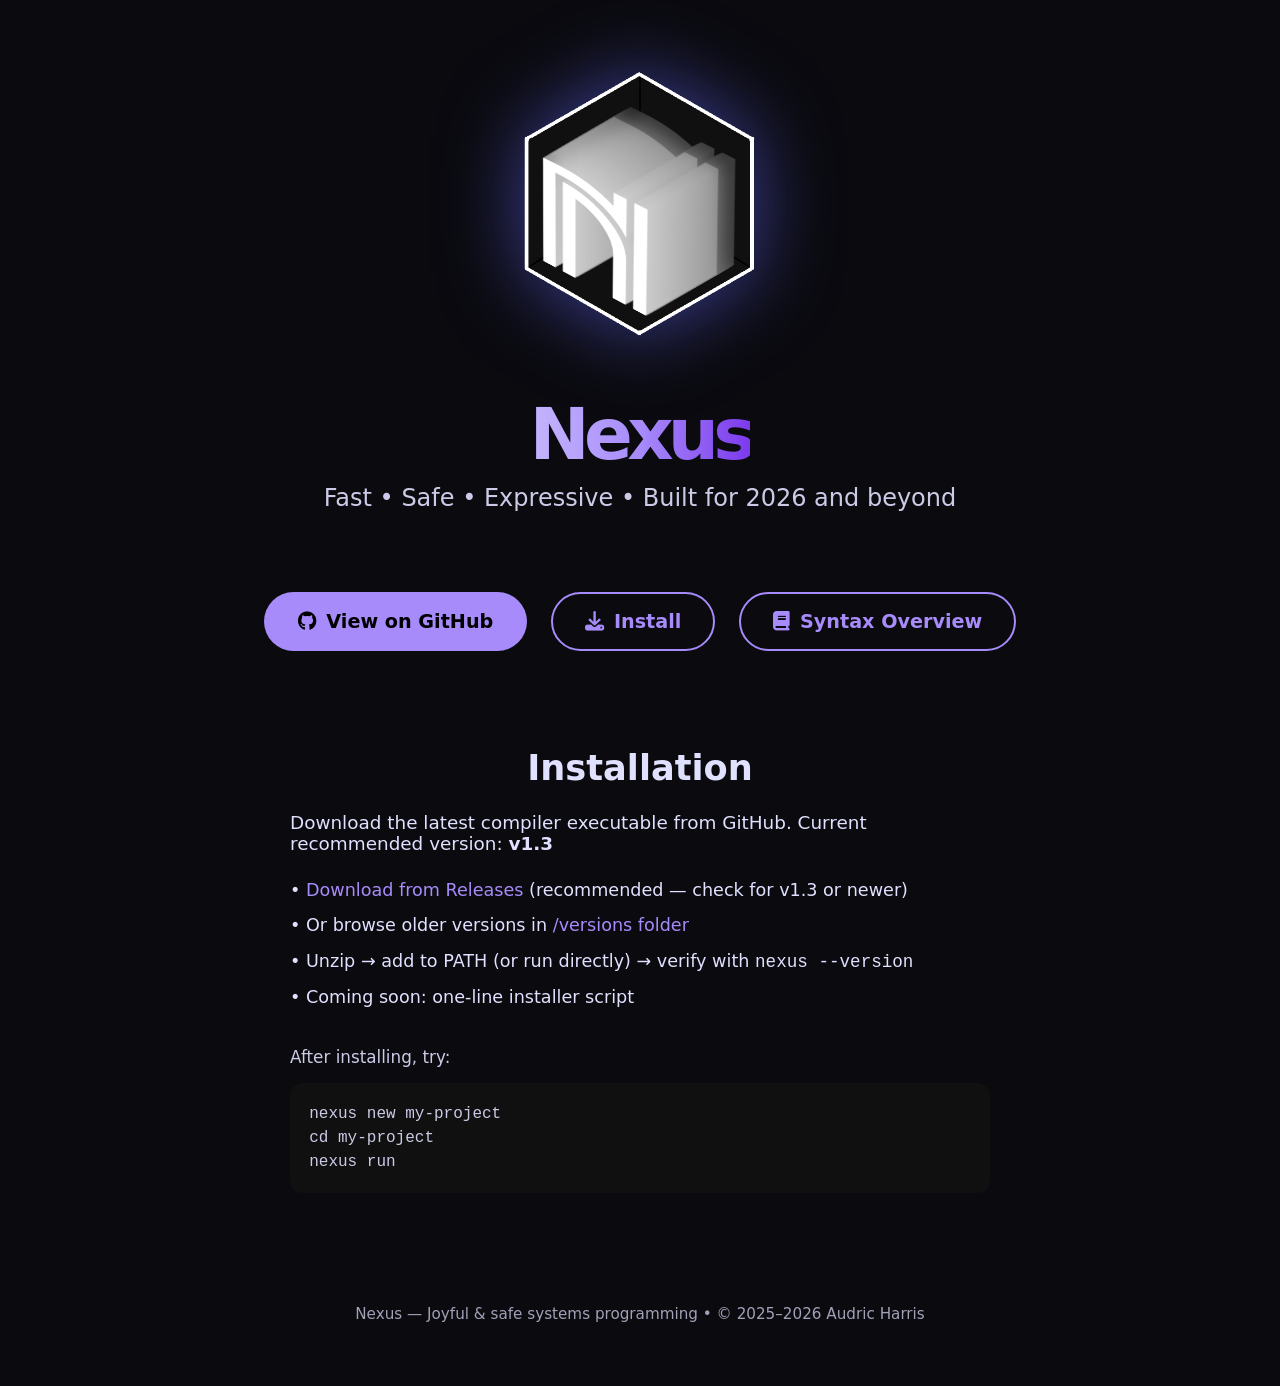
==== index.html @ a3c4f1bb "new logo" ====
<!DOCTYPE html>
<html lang="en">
<head>
  <meta charset="UTF-8" />
  <meta name="viewport" content="width=device-width, initial-scale=1.0"/>
  <title>Nexus — Modern Systems Language</title>
  <link rel="stylesheet" href="css/style.css">
  <link rel="stylesheet" href="https://cdnjs.cloudflare.com/ajax/libs/font-awesome/6.5.0/css/all.min.css" 
        integrity="sha512-SnH5WK+bZxgPHs44uWIX+LLJAJ9/2PkPKZ5QiAj6Ta86w+fsb2TkcmfRyVX3pBnMFcV7oQPJkl9QevSCWr3W6A==" 
        crossorigin="anonymous" referrerpolicy="no-referrer" />
</head>
<body>

  <div class="logo-container">
    <div class="logo-hex">
      <img src="images/nexusicon.png" alt="Nexus Logo — isometric cube with arched N">
    </div>
  </div>

  <h1>Nexus</h1>
  <p class="tagline">Fast • Safe • Expressive • Built for 2026 and beyond</p>

  <div class="buttons">
    <a href="https://github.com/AudricHarris/Nexus-Programming-Language" class="btn btn-primary" target="_blank" rel="noopener">
      <i class="fab fa-github"></i> View on GitHub
    </a>

    <a href="#install" class="btn btn-outline">
      <i class="fas fa-download"></i> Install
    </a>

    <a href="docs/01-syntax-overview.md" class="btn btn-outline">
      <i class="fas fa-book"></i> Syntax Overview
    </a>
  </div>

  <section id="install">
    <h2>Installation</h2>
    <p>Download the latest compiler executable from GitHub. Current recommended version: <strong>v1.3</strong></p>
    
    <ul>
      <li>• <a href="https://github.com/AudricHarris/Nexus-Programming-Language/releases/latest">Download from Releases</a> (recommended — check for v1.3 or newer)</li>
      <li>• Or browse older versions in <a href="https://github.com/AudricHarris/Nexus-Programming-Language/tree/main/versions">/versions folder</a></li>
      <li>• Unzip → add to PATH (or run directly) → verify with <code>nexus --version</code></li>
      <li>• Coming soon: one-line installer script</li>
    </ul>

    <div class="code-example">
      After installing, try:
      <pre><code>nexus new my-project
cd my-project
nexus run</code></pre>
    </div>
  </section>

  <footer>
    <p>Nexus — Joyful & safe systems programming • © 2025–2026 Audric Harris</p>
  </footer>

</body>
</html>
---- css/style.css ----
:root {
  --bg: #0a0a0f;
  --text: #e0e0ff;
  --accent: #a78bfa;
  --accent-dark: #7c3aed;
  --cube: #6366f1;
}

* {
  margin: 0;
  padding: 0;
  box-sizing: border-box;
}

body {
  background: var(--bg);
  color: var(--text);
  font-family: system-ui, -apple-system, BlinkMacSystemFont, sans-serif;
  min-height: 100vh;
  display: flex;
  flex-direction: column;
  align-items: center;
  justify-content: center;
  text-align: center;
  padding: 2rem 1rem;
}

.logo-container {
  position: relative;
  width: 280px;
  height: 280px;
  margin: 2rem 0 3rem;
  perspective: 1000px;
}

.logo-hex {
  width: 100%;
  height: 100%;
  position: absolute;
  top: 0;
  left: 0;
  transform-style: preserve-3d;
  animation: gentle-rotate 24s infinite linear;
}

.logo-hex img {
  width: 100%;
  height: 100%;
  object-fit: contain;
  filter: drop-shadow(0 0 40px rgba(99, 102, 241, 0.6));
}

@keyframes gentle-rotate {
  0%   { transform: rotateY(0deg) rotateX(8deg); }
  100% { transform: rotateY(360deg) rotateX(8deg); }
}

h1 {
  font-size: 4.5rem;
  font-weight: 800;
  letter-spacing: -0.08em;
  background: linear-gradient(90deg, #c4b5fd, #a78bfa, #7c3aed);
  -webkit-background-clip: text;
  background-clip: text;
  color: transparent;
  margin-bottom: 0.5rem;
}

.tagline {
  font-size: 1.5rem;
  opacity: 0.9;
  margin-bottom: 3rem;
}

.buttons {
  display: flex;
  flex-wrap: wrap;
  gap: 1.5rem;
  justify-content: center;
  margin: 2rem 0;
}

.btn {
  display: inline-flex;
  align-items: center;
  gap: 0.6rem;
  padding: 1rem 2rem;
  font-size: 1.2rem;
  font-weight: 600;
  border-radius: 999px;
  text-decoration: none;
  transition: all 0.3s ease;
  border: 2px solid transparent;
  cursor: pointer;
}

.btn-primary {
  background: var(--accent);
  color: #000;
}

.btn-primary:hover {
  background: var(--accent-dark);
  transform: translateY(-3px);
  box-shadow: 0 12px 30px rgba(124, 58, 237, 0.4);
}

.btn-outline {
  background: transparent;
  border-color: var(--accent);
  color: var(--accent);
}

.btn-outline:hover {
  background: rgba(167, 139, 250, 0.1);
  transform: translateY(-3px);
}

#install {
  max-width: 700px;
  margin: 4rem auto 2rem;
  text-align: left;
}

#install h2 {
  text-align: center;
  margin-bottom: 1.5rem;
  font-size: 2.2rem;
}

#install p {
  font-size: 1.15rem;
  margin-bottom: 1.2rem;
}

#install ul {
  list-style: none;
  padding-left: 0;
  font-size: 1.1rem;
  line-height: 2;
}

#install a {
  color: var(--accent);
  text-decoration: none;
}

#install a:hover {
  text-decoration: underline;
}

.code-example {
  margin-top: 2rem;
  font-size: 1.05rem;
  opacity: 0.9;
}

.code-example pre {
  background: #111;
  padding: 1.2rem;
  border-radius: 12px;
  margin: 1rem 0;
  overflow-x: auto;
  font-family: 'Consolas', 'Monaco', monospace;
  font-size: 1rem;
  line-height: 1.5;
}

footer {
  margin-top: auto;
  padding: 4rem 0 2rem;
  font-size: 0.95rem;
  opacity: 0.7;
  text-align: center;
}

/* Responsive adjustments */
@media (max-width: 640px) {
  h1 {
    font-size: 3.5rem;
  }
  .logo-container {
    width: 220px;
    height: 220px;
  }
  .tagline {
    font-size: 1.3rem;
  }
  .buttons {
    flex-direction: column;
    gap: 1rem;
  }
}
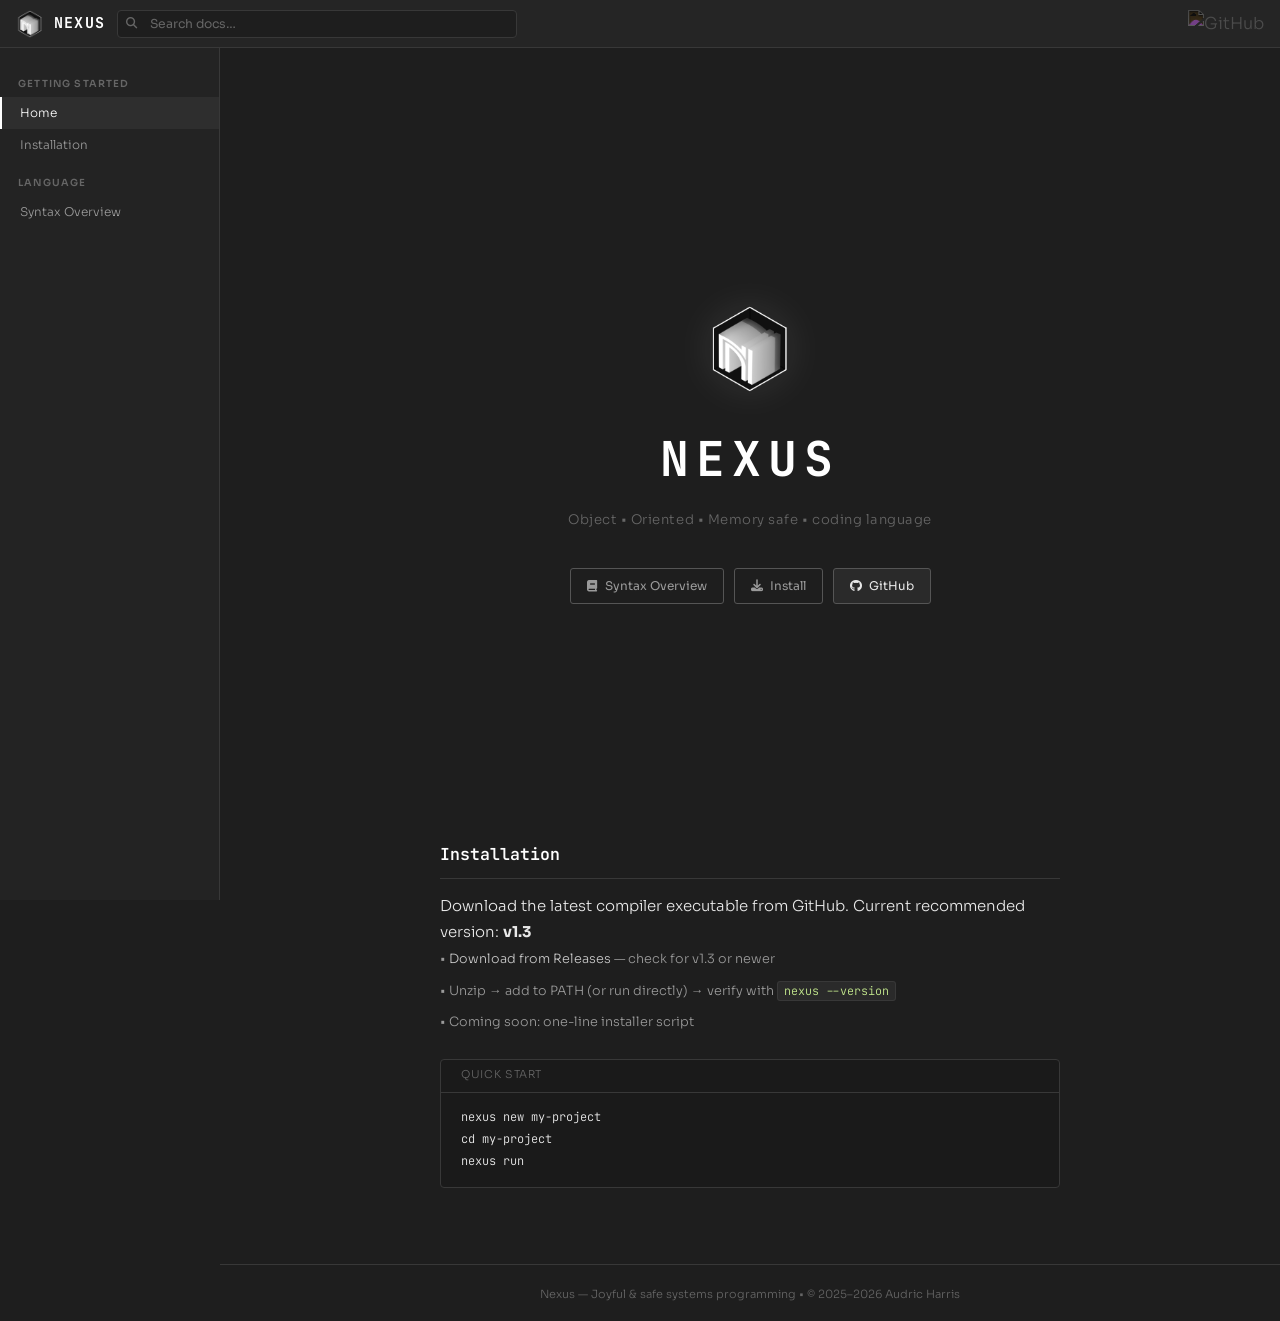
==== commit e3e90d11: "documentation" ====
--- a/index.html
+++ b/index.html
@@ -5,57 +5,100 @@
   <meta name="viewport" content="width=device-width, initial-scale=1.0"/>
   <title>Nexus — Modern Systems Language</title>
   <link rel="stylesheet" href="css/style.css">
-  <link rel="stylesheet" href="https://cdnjs.cloudflare.com/ajax/libs/font-awesome/6.5.0/css/all.min.css" 
-        integrity="sha512-SnH5WK+bZxgPHs44uWIX+LLJAJ9/2PkPKZ5QiAj6Ta86w+fsb2TkcmfRyVX3pBnMFcV7oQPJkl9QevSCWr3W6A==" 
+  <link rel="stylesheet" href="https://cdnjs.cloudflare.com/ajax/libs/font-awesome/6.5.0/css/all.min.css"
+        integrity="sha512-SnH5WK+bZxgPHs44uWIX+LLJAJ9/2PkPKZ5QiAj6Ta86w+fsb2TkcmfRyVX3pBnMFcV7oQPJkl9QevSCWr3W6A=="
         crossorigin="anonymous" referrerpolicy="no-referrer" />
 </head>
 <body>
 
-  <div class="logo-container">
-    <div class="logo-hex">
-      <img src="images/nexusicon.png" alt="Nexus Logo — isometric cube with arched N">
+  <!-- TOP BAR -->
+  <header class="topbar">
+    <a href="index.html" class="topbar-logo">
+      <img src="images/nexusicon.png" alt="Nexus">
+      <span>NEXUS</span>
+    </a>
+
+    <!-- Search -->
+    <div class="topbar-search" id="searchBox">
+      <i class="fas fa-search search-icon"></i>
+      <input type="text" id="searchInput" placeholder="Search docs…" autocomplete="off" />
+      <div class="search-results" id="searchResults"></div>
     </div>
+
+    <a href="https://github.com/AudricHarris/Nexus-Programming-Language" class="topbar-github" target="_blank" rel="noopener">
+      <img src="images/githubicon.png" alt="GitHub" style="width:20px;height:20px;object-fit:contain;vertical-align:middle;filter:invert(1) opacity(0.6);transition:opacity .2s" onmouseover="this.style.opacity=1" onmouseout="this.style.opacity=0.6">
+    </a>
+  </header>
+
+  <div class="layout">
+    <!-- SIDEBAR -->
+    <nav class="sidebar">
+      <div class="sidebar-section">
+        <div class="sidebar-label">Getting Started</div>
+        <a href="index.html" class="sidebar-link active">Home</a>
+        <a href="index.html#install" class="sidebar-link">Installation</a>
+      </div>
+      <div class="sidebar-section">
+        <div class="sidebar-label">Language</div>
+        <a href="docs/01-syntax-overview.html" class="sidebar-link">Syntax Overview</a>
+          <!--<a href="docs/types.html" class="sidebar-link">Types</a>
+        <a href="docs/generics.html" class="sidebar-link">Generics</a>
+        <a href="docs/pattern-matching.html" class="sidebar-link">Pattern Matching</a>
+        <a href="docs/memory.html" class="sidebar-link">Memory & Ownership</a>
+        <a href="docs/classes.html" class="sidebar-link">Classes</a>
+        <a href="docs/functions.html" class="sidebar-link">Functions</a>
+        <a href="docs/io.html" class="sidebar-link">I/O & Printing</a>-->
+      </div>
+        <!--<div class="sidebar-section">
+        <div class="sidebar-label">Standard Library</div>
+        <a href="docs/stdlib-collections.html" class="sidebar-link">Collections</a>
+        <a href="docs/stdlib-options.html" class="sidebar-link">Options&lt;T&gt;</a>
+      </div>-->
+    </nav>
+
+    <!-- CONTENT -->
+    <main class="content">
+      <!-- Hero -->
+      <section class="hero">
+        <img src="images/nexusicon.png" alt="Nexus Logo" class="hero-logo">
+        <h1>NEXUS</h1>
+        <p class="tagline">Object &bull; Oriented &bull; Memory safe &bull; coding language</p>
+        <div class="hero-buttons">
+          <a href="docs/01-syntax-overview.html" class="btn btn-outline">
+            <i class="fas fa-book"></i> Syntax Overview
+          </a>
+          <a href="#install" class="btn btn-outline">
+            <i class="fas fa-download"></i> Install
+          </a>
+          <a href="https://github.com/AudricHarris/Nexus-Programming-Language" class="btn btn-primary" target="_blank" rel="noopener">
+            <i class="fab fa-github"></i> GitHub
+          </a>
+        </div>
+      </section>
+
+      <!-- Install -->
+      <section id="install">
+        <h2>Installation</h2>
+        <p>Download the latest compiler executable from GitHub. Current recommended version: <strong>v1.3</strong></p>
+        <ul>
+          <li>• <a href="https://github.com/AudricHarris/Nexus-Programming-Language/releases/latest">Download from Releases</a> — check for v1.3 or newer</li>
+          <li>• Unzip → add to PATH (or run directly) → verify with <code>nexus --version</code></li>
+          <li>• Coming soon: one-line installer script</li>
+        </ul>
+        <div class="code-example">
+          <div class="code-example-label">Quick start</div>
+          <pre><code>nexus new my-project
+cd my-project
+nexus run</code></pre>
+        </div>
+      </section>
+
+      <footer>
+        <p>Nexus — Joyful &amp; safe systems programming &bull; &copy; 2025–2026 Audric Harris</p>
+      </footer>
+    </main>
   </div>
 
-  <h1>Nexus</h1>
-  <p class="tagline">Fast • Safe • Expressive • Built for 2026 and beyond</p>
-
-  <div class="buttons">
-    <a href="https://github.com/AudricHarris/Nexus-Programming-Language" class="btn btn-primary" target="_blank" rel="noopener">
-      <i class="fab fa-github"></i> View on GitHub
-    </a>
-
-    <a href="#install" class="btn btn-outline">
-      <i class="fas fa-download"></i> Install
-    </a>
-
-    <a href="docs/01-syntax-overview.md" class="btn btn-outline">
-      <i class="fas fa-book"></i> Syntax Overview
-    </a>
-  </div>
-
-  <section id="install">
-    <h2>Installation</h2>
-    <p>Download the latest compiler executable from GitHub. Current recommended version: <strong>v1.3</strong></p>
-    
-    <ul>
-      <li>• <a href="https://github.com/AudricHarris/Nexus-Programming-Language/releases/latest">Download from Releases</a> (recommended — check for v1.3 or newer)</li>
-      <li>• Or browse older versions in <a href="https://github.com/AudricHarris/Nexus-Programming-Language/tree/main/versions">/versions folder</a></li>
-      <li>• Unzip → add to PATH (or run directly) → verify with <code>nexus --version</code></li>
-      <li>• Coming soon: one-line installer script</li>
-    </ul>
-
-    <div class="code-example">
-      After installing, try:
-      <pre><code>nexus new my-project
-cd my-project
-nexus run</code></pre>
-    </div>
-  </section>
-
-  <footer>
-    <p>Nexus — Joyful & safe systems programming • © 2025–2026 Audric Harris</p>
-  </footer>
-
+  <script src="js/search.js"></script>
 </body>
 </html>
--- a/css/style.css
+++ b/css/style.css
@@ -1,193 +1,546 @@
+@import url('https://fonts.googleapis.com/css2?family=JetBrains+Mono:wght@400;600;700&family=Sora:wght@300;400;600;700&display=swap');
+
 :root {
-  --bg: #0a0a0f;
-  --text: #e0e0ff;
-  --accent: #a78bfa;
-  --accent-dark: #7c3aed;
-  --cube: #6366f1;
-}
-
-* {
-  margin: 0;
-  padding: 0;
-  box-sizing: border-box;
-}
+  --bg-deep:       #1e1e1e;
+  --bg-panel:      #252525;
+  --bg-sidebar:    #232323;
+  --bg-card:       #2a2a2a;
+  --border:        #383838;
+  --accent:        #c8c8c8;
+  --accent-bright: #ffffff;
+  --text-primary:  #e8e8e8;
+  --text-secondary:#9a9a9a;
+  --text-muted:    #666666;
+  --btn-border:    #555555;
+  --sidebar-w:     220px;
+  --topbar-h:      48px;
+  --keyword:       #c792ea;
+  --type:          #82aaff;
+  --string:        #c3e88d;
+  --comment:       #546e7a;
+  --number:        #f78c6c;
+  --fn:            #82aaff;
+  --operator:      #89ddff;
+}
+
+*, *::before, *::after { box-sizing: border-box; margin: 0; padding: 0; }
+
+html { font-size: 15px; scroll-behavior: smooth; }
 
 body {
-  background: var(--bg);
-  color: var(--text);
-  font-family: system-ui, -apple-system, BlinkMacSystemFont, sans-serif;
+  background: var(--bg-deep);
+  color: var(--text-primary);
+  font-family: 'Sora', sans-serif;
+  font-weight: 300;
+  line-height: 1.7;
   min-height: 100vh;
+  display: flex;
+  flex-direction: column;
+}
+
+/* ── TOP BAR ─────────────────────────── */
+.topbar {
+  position: fixed;
+  top: 0; left: 0; right: 0;
+  height: var(--topbar-h);
+  background: var(--bg-panel);
+  border-bottom: 1px solid var(--border);
+  display: flex;
+  align-items: center;
+  padding: 0 16px;
+  gap: 12px;
+  z-index: 200;
+}
+
+.topbar-logo {
+  display: flex;
+  align-items: center;
+  gap: 10px;
+  text-decoration: none;
+  color: var(--text-primary);
+  flex-shrink: 0;
+}
+
+.topbar-logo img {
+  width: 28px;
+  height: 28px;
+  object-fit: contain;
+}
+
+.topbar-logo span {
+  font-family: 'JetBrains Mono', monospace;
+  font-weight: 700;
+  font-size: 1rem;
+  letter-spacing: 0.08em;
+  color: var(--accent-bright);
+}
+
+.topbar-search {
+  flex: 1;
+  max-width: 400px;
+  position: relative;
+}
+
+.topbar-search input {
+  width: 100%;
+  background: var(--bg-deep);
+  border: 1px solid var(--border);
+  border-radius: 4px;
+  padding: 5px 10px 5px 32px;
+  color: var(--text-primary);
+  font-family: 'Sora', sans-serif;
+  font-size: 0.82rem;
+  outline: none;
+  transition: border-color 0.2s;
+}
+
+.topbar-search input:focus { border-color: var(--accent); }
+.topbar-search input::placeholder { color: var(--text-muted); }
+
+.topbar-search .search-icon {
+  position: absolute;
+  left: 9px;
+  top: 50%;
+  transform: translateY(-50%);
+  color: var(--text-muted);
+  font-size: 0.75rem;
+  pointer-events: none;
+}
+
+/* Search Results Dropdown */
+.search-results {
+  position: absolute;
+  top: calc(100% + 6px);
+  left: 0;
+  right: 0;
+  background: var(--bg-card);
+  border: 1px solid var(--border);
+  border-radius: 4px;
+  max-height: 320px;
+  overflow-y: auto;
+  z-index: 300;
+  display: none;
+}
+
+.search-results.active { display: block; }
+
+.search-result-item {
+  padding: 10px 14px;
+  cursor: pointer;
+  border-bottom: 1px solid var(--border);
+  transition: background 0.15s;
+}
+
+.search-result-item:last-child { border-bottom: none; }
+.search-result-item:hover { background: var(--bg-panel); }
+
+.search-result-item .result-title {
+  font-size: 0.82rem;
+  font-weight: 600;
+  color: var(--text-primary);
+}
+
+.search-result-item .result-page {
+  font-size: 0.72rem;
+  color: var(--text-muted);
+  margin-top: 2px;
+}
+
+.search-result-item .result-excerpt {
+  font-size: 0.75rem;
+  color: var(--text-secondary);
+  margin-top: 4px;
+  line-height: 1.4;
+}
+
+.search-result-item mark {
+  background: rgba(200,200,200,0.25);
+  color: var(--accent-bright);
+  border-radius: 2px;
+  padding: 0 2px;
+}
+
+.search-no-results {
+  padding: 14px;
+  text-align: center;
+  color: var(--text-muted);
+  font-size: 0.82rem;
+}
+
+.topbar-github {
+  margin-left: auto;
+  color: var(--text-secondary);
+  font-size: 1.1rem;
+  text-decoration: none;
+  transition: color 0.2s;
+}
+
+.topbar-github:hover { color: var(--accent-bright); }
+
+/* ── LAYOUT ──────────────────────────── */
+.layout {
+  display: flex;
+  padding-top: var(--topbar-h);
+  min-height: 100vh;
+}
+
+/* ── SIDEBAR ─────────────────────────── */
+.sidebar {
+  width: var(--sidebar-w);
+  background: var(--bg-sidebar);
+  border-right: 1px solid var(--border);
+  position: fixed;
+  top: var(--topbar-h);
+  bottom: 0;
+  left: 0;
+  overflow-y: auto;
+  padding: 20px 0;
+  z-index: 100;
+}
+
+.sidebar-section {
+  margin-bottom: 6px;
+}
+
+.sidebar-label {
+  font-size: 0.65rem;
+  font-weight: 600;
+  letter-spacing: 0.12em;
+  text-transform: uppercase;
+  color: var(--text-muted);
+  padding: 8px 18px 4px;
+}
+
+.sidebar-link {
+  display: block;
+  padding: 6px 18px;
+  font-size: 0.8rem;
+  color: var(--text-secondary);
+  text-decoration: none;
+  border-left: 2px solid transparent;
+  transition: color 0.15s, border-color 0.15s, background 0.15s;
+  white-space: nowrap;
+  overflow: hidden;
+  text-overflow: ellipsis;
+}
+
+.sidebar-link:hover {
+  color: var(--text-primary);
+  background: rgba(255,255,255,0.04);
+}
+
+.sidebar-link.active {
+  color: var(--accent-bright);
+  border-left-color: var(--accent-bright);
+  background: rgba(255,255,255,0.05);
+}
+
+/* ── CONTENT ─────────────────────────── */
+.content {
+  margin-left: var(--sidebar-w);
+  flex: 1;
+  min-height: calc(100vh - var(--topbar-h));
+}
+
+/* ── HERO (index.html) ───────────────── */
+.hero {
   display: flex;
   flex-direction: column;
   align-items: center;
   justify-content: center;
+  padding: 80px 40px 60px;
   text-align: center;
-  padding: 2rem 1rem;
-}
-
-.logo-container {
-  position: relative;
-  width: 280px;
-  height: 280px;
-  margin: 2rem 0 3rem;
-  perspective: 1000px;
-}
-
-.logo-hex {
-  width: 100%;
-  height: 100%;
-  position: absolute;
-  top: 0;
-  left: 0;
-  transform-style: preserve-3d;
-  animation: gentle-rotate 24s infinite linear;
-}
-
-.logo-hex img {
-  width: 100%;
-  height: 100%;
+  min-height: calc(100vh - var(--topbar-h) - 60px);
+}
+
+.hero-logo {
+  width: 90px;
+  height: 90px;
   object-fit: contain;
-  filter: drop-shadow(0 0 40px rgba(99, 102, 241, 0.6));
-}
-
-@keyframes gentle-rotate {
-  0%   { transform: rotateY(0deg) rotateX(8deg); }
-  100% { transform: rotateY(360deg) rotateX(8deg); }
-}
-
-h1 {
-  font-size: 4.5rem;
-  font-weight: 800;
-  letter-spacing: -0.08em;
-  background: linear-gradient(90deg, #c4b5fd, #a78bfa, #7c3aed);
-  -webkit-background-clip: text;
-  background-clip: text;
-  color: transparent;
-  margin-bottom: 0.5rem;
-}
-
-.tagline {
-  font-size: 1.5rem;
-  opacity: 0.9;
-  margin-bottom: 3rem;
-}
-
-.buttons {
+  margin-bottom: 24px;
+  filter: drop-shadow(0 0 20px rgba(255,255,255,0.1));
+}
+
+.hero h1 {
+  font-family: 'JetBrains Mono', monospace;
+  font-size: 3.2rem;
+  font-weight: 700;
+  letter-spacing: 0.15em;
+  color: var(--accent-bright);
+  margin-bottom: 10px;
+}
+
+.hero .tagline {
+  font-size: 0.88rem;
+  color: var(--text-muted);
+  letter-spacing: 0.04em;
+  margin-bottom: 36px;
+}
+
+.hero-buttons {
   display: flex;
+  gap: 10px;
   flex-wrap: wrap;
-  gap: 1.5rem;
   justify-content: center;
-  margin: 2rem 0;
-}
-
+}
+
+/* ── BUTTONS ─────────────────────────── */
 .btn {
   display: inline-flex;
   align-items: center;
-  gap: 0.6rem;
-  padding: 1rem 2rem;
-  font-size: 1.2rem;
-  font-weight: 600;
-  border-radius: 999px;
+  gap: 7px;
+  padding: 7px 16px;
+  border-radius: 3px;
+  font-size: 0.8rem;
+  font-family: 'Sora', sans-serif;
+  font-weight: 400;
   text-decoration: none;
-  transition: all 0.3s ease;
-  border: 2px solid transparent;
   cursor: pointer;
+  transition: background 0.2s, color 0.2s, border-color 0.2s;
 }
 
 .btn-primary {
-  background: var(--accent);
-  color: #000;
+  background: var(--bg-card);
+  border: 1px solid var(--btn-border);
+  color: var(--text-primary);
 }
 
 .btn-primary:hover {
-  background: var(--accent-dark);
-  transform: translateY(-3px);
-  box-shadow: 0 12px 30px rgba(124, 58, 237, 0.4);
+  background: #333;
+  border-color: var(--accent);
+  color: var(--accent-bright);
 }
 
 .btn-outline {
   background: transparent;
+  border: 1px solid var(--btn-border);
+  color: var(--text-secondary);
+}
+
+.btn-outline:hover {
   border-color: var(--accent);
-  color: var(--accent);
-}
-
-.btn-outline:hover {
-  background: rgba(167, 139, 250, 0.1);
-  transform: translateY(-3px);
-}
-
+  color: var(--accent-bright);
+}
+
+/* ── DOC PAGE ────────────────────────── */
+.doc-page {
+  max-width: 860px;
+  margin: 0 auto;
+  padding: 50px 48px 80px;
+}
+
+.doc-page h1 {
+  font-family: 'JetBrains Mono', monospace;
+  font-size: 1.8rem;
+  font-weight: 700;
+  color: var(--accent-bright);
+  margin-bottom: 8px;
+  letter-spacing: 0.04em;
+}
+
+.doc-page .page-subtitle {
+  color: var(--text-muted);
+  font-size: 0.85rem;
+  margin-bottom: 40px;
+  padding-bottom: 20px;
+  border-bottom: 1px solid var(--border);
+}
+
+.doc-page h2 {
+  font-family: 'JetBrains Mono', monospace;
+  font-size: 1.05rem;
+  font-weight: 600;
+  color: var(--text-primary);
+  margin: 40px 0 14px;
+  padding-bottom: 6px;
+  border-bottom: 1px solid var(--border);
+  letter-spacing: 0.03em;
+}
+
+.doc-page h3 {
+  font-size: 0.88rem;
+  font-weight: 600;
+  color: var(--text-secondary);
+  margin: 24px 0 10px;
+  text-transform: uppercase;
+  letter-spacing: 0.08em;
+}
+
+.doc-page p {
+  color: var(--text-secondary);
+  font-size: 0.88rem;
+  margin-bottom: 14px;
+  line-height: 1.8;
+}
+
+.doc-page ul, .doc-page ol {
+  padding-left: 20px;
+  margin-bottom: 14px;
+}
+
+.doc-page li {
+  color: var(--text-secondary);
+  font-size: 0.88rem;
+  margin-bottom: 5px;
+  line-height: 1.7;
+}
+
+/* ── INSTALL SECTION ─────────────────── */
 #install {
   max-width: 700px;
-  margin: 4rem auto 2rem;
+  margin: 0 auto;
+  padding: 0 40px 60px;
+}
+
+#install h2 {
+  font-family: 'JetBrains Mono', monospace;
+  font-size: 1.1rem;
+  font-weight: 600;
+  color: var(--accent-bright);
+  margin-bottom: 14px;
+  padding-bottom: 10px;
+  border-bottom: 1px solid var(--border);
+}
+
+#install ul { list-style: none; padding: 0; margin-bottom: 20px; }
+#install ul li {
+  color: var(--text-secondary);
+  font-size: 0.85rem;
+  padding: 5px 0;
+  line-height: 1.7;
+}
+#install ul li a { color: var(--accent); text-decoration: none; }
+#install ul li a:hover { color: var(--accent-bright); }
+
+/* ── CODE BLOCKS ─────────────────────── */
+pre, .code-example pre {
+  background: #1a1a1a;
+  border: 1px solid var(--border);
+  border-radius: 4px;
+  padding: 16px 20px;
+  overflow-x: auto;
+  margin: 16px 0;
+  position: relative;
+}
+
+code {
+  font-family: 'JetBrains Mono', monospace;
+  font-size: 0.8rem;
+  line-height: 1.7;
+  color: var(--text-primary);
+}
+
+p code, li code {
+  background: var(--bg-card);
+  border: 1px solid var(--border);
+  border-radius: 3px;
+  padding: 1px 6px;
+  font-size: 0.78rem;
+  color: #c3e88d;
+}
+
+/* Syntax highlighting classes */
+.kw  { color: var(--keyword); }
+.ty  { color: var(--type); }
+.st  { color: var(--string); }
+.cm  { color: var(--comment); font-style: italic; }
+.nm  { color: var(--number); }
+.fn  { color: var(--fn); }
+.op  { color: var(--operator); }
+.pu  { color: #89ddff; }
+
+/* code-example box */
+.code-example {
+  background: #1a1a1a;
+  border: 1px solid var(--border);
+  border-radius: 4px;
+  padding: 6px 0 0;
+  margin: 16px 0;
+  font-size: 0.78rem;
+  color: var(--text-muted);
+  overflow: hidden;
+}
+
+.code-example-label {
+  padding: 0 20px 8px;
+  font-size: 0.72rem;
+  color: var(--text-muted);
+  letter-spacing: 0.06em;
+  text-transform: uppercase;
+}
+
+.code-example pre {
+  background: transparent;
+  border: none;
+  border-top: 1px solid var(--border);
+  border-radius: 0;
+  margin: 0;
+  padding: 14px 20px;
+}
+
+/* ── TABLE ───────────────────────────── */
+.doc-table {
+  width: 100%;
+  border-collapse: collapse;
+  margin: 16px 0;
+  font-size: 0.82rem;
+}
+
+.doc-table th {
+  background: var(--bg-card);
+  padding: 9px 14px;
   text-align: left;
-}
-
-#install h2 {
+  font-weight: 600;
+  color: var(--text-secondary);
+  border: 1px solid var(--border);
+  font-size: 0.75rem;
+  text-transform: uppercase;
+  letter-spacing: 0.06em;
+}
+
+.doc-table td {
+  padding: 8px 14px;
+  border: 1px solid var(--border);
+  color: var(--text-secondary);
+  line-height: 1.5;
+}
+
+.doc-table tr:hover td { background: rgba(255,255,255,0.02); }
+
+/* ── CALLOUT ─────────────────────────── */
+.callout {
+  border-left: 3px solid var(--btn-border);
+  background: var(--bg-card);
+  padding: 12px 16px;
+  border-radius: 0 4px 4px 0;
+  margin: 16px 0;
+  font-size: 0.84rem;
+  color: var(--text-secondary);
+}
+
+.callout.note   { border-left-color: var(--type); }
+.callout.warn   { border-left-color: #f78c6c; }
+.callout strong { color: var(--text-primary); }
+
+/* ── FOOTER ──────────────────────────── */
+footer {
   text-align: center;
-  margin-bottom: 1.5rem;
-  font-size: 2.2rem;
-}
-
-#install p {
-  font-size: 1.15rem;
-  margin-bottom: 1.2rem;
-}
-
-#install ul {
-  list-style: none;
-  padding-left: 0;
-  font-size: 1.1rem;
-  line-height: 2;
-}
-
-#install a {
-  color: var(--accent);
-  text-decoration: none;
-}
-
-#install a:hover {
-  text-decoration: underline;
-}
-
-.code-example {
-  margin-top: 2rem;
-  font-size: 1.05rem;
-  opacity: 0.9;
-}
-
-.code-example pre {
-  background: #111;
-  padding: 1.2rem;
-  border-radius: 12px;
-  margin: 1rem 0;
-  overflow-x: auto;
-  font-family: 'Consolas', 'Monaco', monospace;
-  font-size: 1rem;
-  line-height: 1.5;
-}
-
-footer {
-  margin-top: auto;
-  padding: 4rem 0 2rem;
-  font-size: 0.95rem;
-  opacity: 0.7;
-  text-align: center;
-}
-
-/* Responsive adjustments */
-@media (max-width: 640px) {
-  h1 {
-    font-size: 3.5rem;
-  }
-  .logo-container {
-    width: 220px;
-    height: 220px;
-  }
-  .tagline {
-    font-size: 1.3rem;
-  }
-  .buttons {
-    flex-direction: column;
-    gap: 1rem;
-  }
-}
+  padding: 20px;
+  color: var(--text-muted);
+  font-size: 0.75rem;
+  border-top: 1px solid var(--border);
+}
+
+/* ── SCROLLBAR ───────────────────────── */
+::-webkit-scrollbar { width: 6px; height: 6px; }
+::-webkit-scrollbar-track { background: transparent; }
+::-webkit-scrollbar-thumb { background: var(--border); border-radius: 3px; }
+::-webkit-scrollbar-thumb:hover { background: #555; }
+
+/* ── RESPONSIVE ──────────────────────── */
+@media (max-width: 700px) {
+  .sidebar { display: none; }
+  .content { margin-left: 0; }
+  .doc-page { padding: 30px 20px 60px; }
+  .hero h1 { font-size: 2rem; }
+}
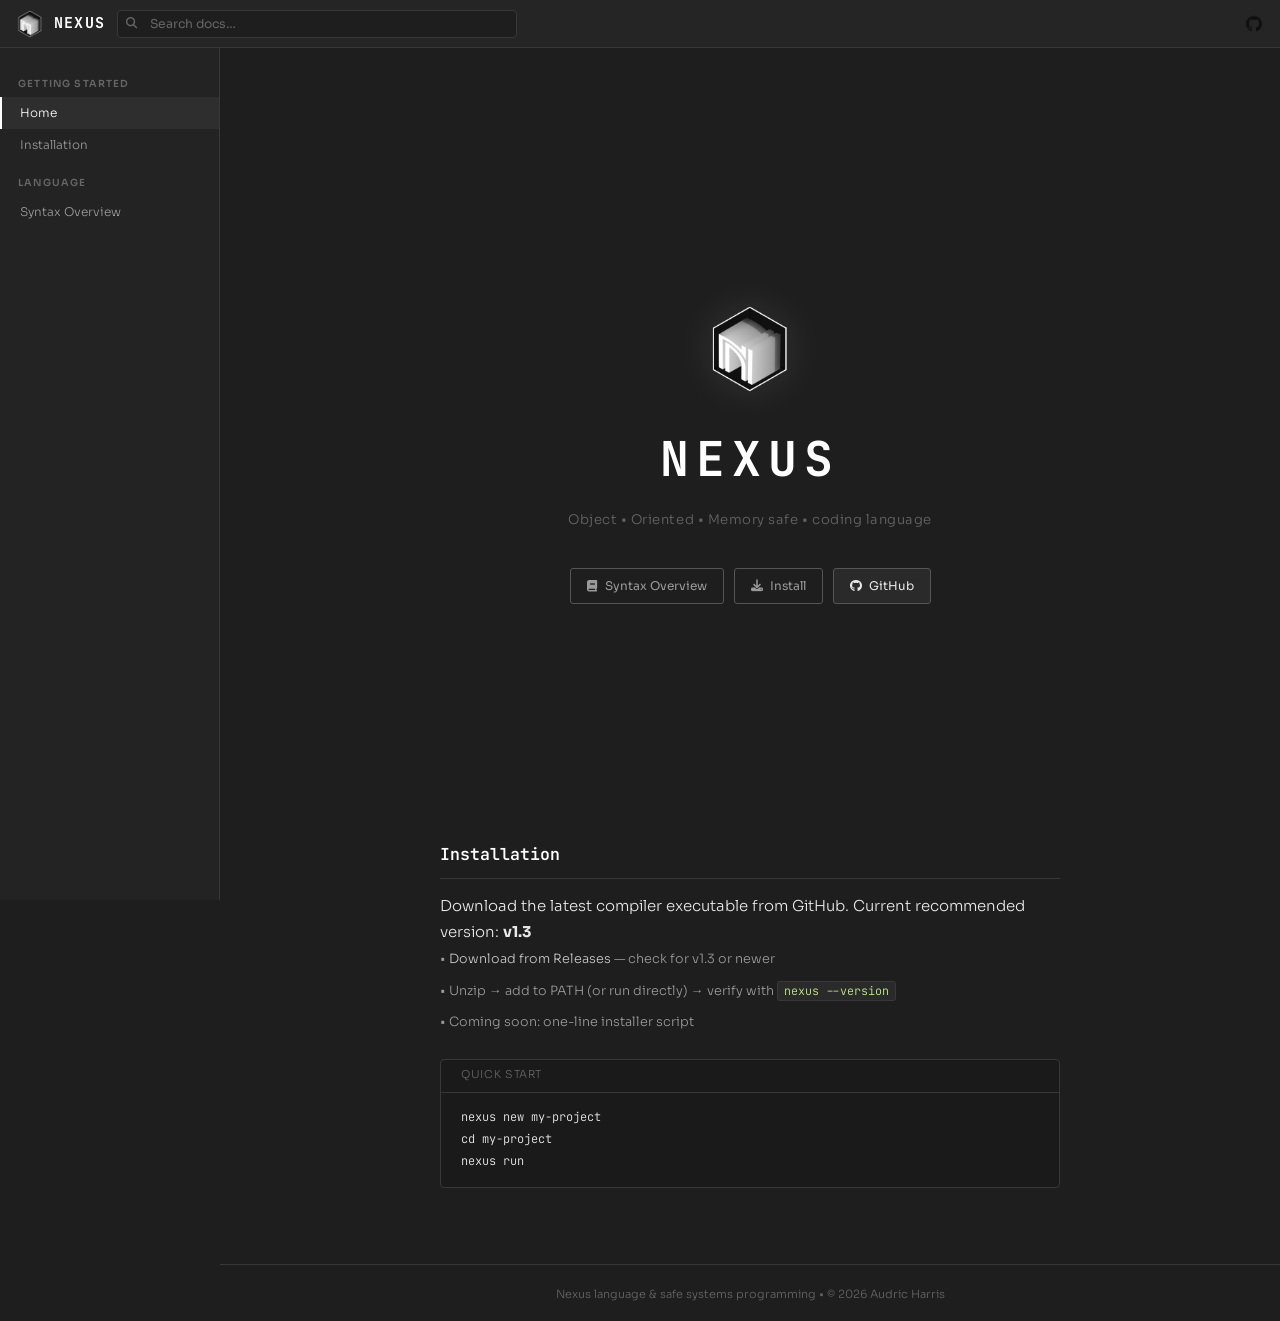
==== commit 9dcbce5b: "update syntax overview" ====
--- a/index.html
+++ b/index.html
@@ -5,9 +5,8 @@
   <meta name="viewport" content="width=device-width, initial-scale=1.0"/>
   <title>Nexus — Modern Systems Language</title>
   <link rel="stylesheet" href="css/style.css">
-  <link rel="stylesheet" href="https://cdnjs.cloudflare.com/ajax/libs/font-awesome/6.5.0/css/all.min.css"
-        integrity="sha512-SnH5WK+bZxgPHs44uWIX+LLJAJ9/2PkPKZ5QiAj6Ta86w+fsb2TkcmfRyVX3pBnMFcV7oQPJkl9QevSCWr3W6A=="
-        crossorigin="anonymous" referrerpolicy="no-referrer" />
+  <link rel="stylesheet"
+      href="https://cdnjs.cloudflare.com/ajax/libs/font-awesome/6.5.0/css/all.min.css">
 </head>
 <body>
 
@@ -94,7 +93,7 @@
       </section>
 
       <footer>
-        <p>Nexus — Joyful &amp; safe systems programming &bull; &copy; 2025–2026 Audric Harris</p>
+        <p>Nexus language &amp; safe systems programming &bull; &copy; 2026 Audric Harris</p>
       </footer>
     </main>
   </div>
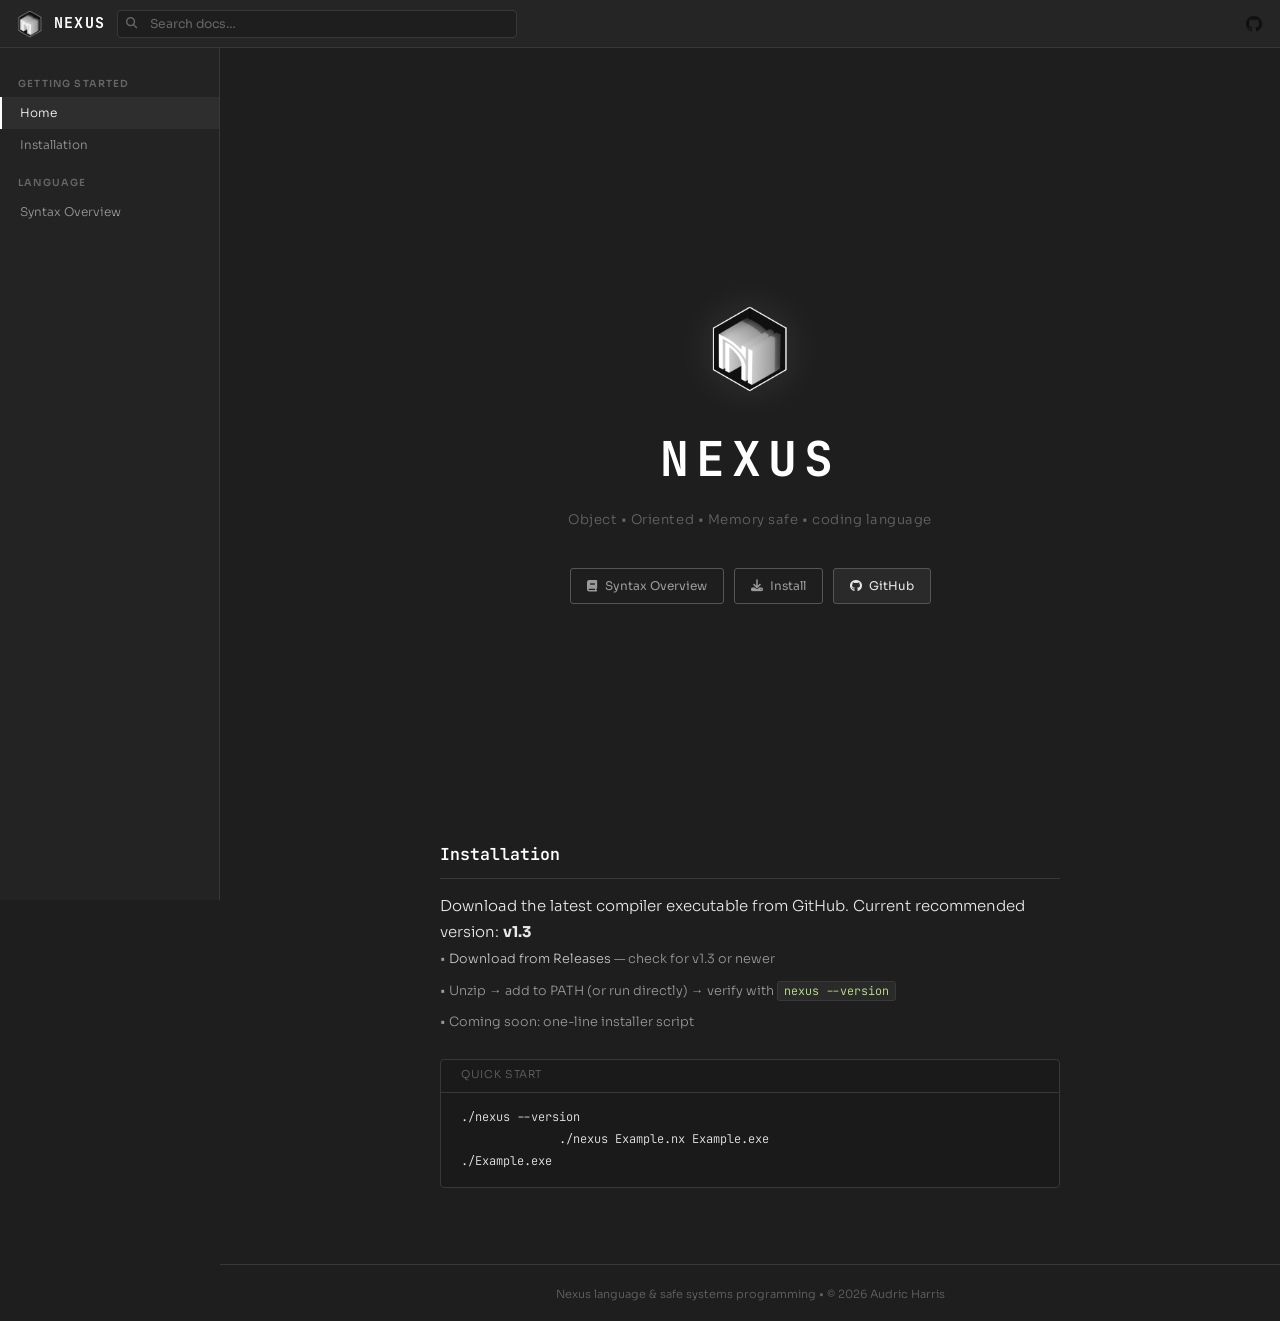
==== commit 1b2b827d: "update install page" ====
--- a/index.html
+++ b/index.html
@@ -86,9 +86,9 @@
         </ul>
         <div class="code-example">
           <div class="code-example-label">Quick start</div>
-          <pre><code>nexus new my-project
-cd my-project
-nexus run</code></pre>
+          <pre><code>./nexus --version
+              ./nexus Example.nx Example.exe
+./Example.exe</code></pre>
         </div>
       </section>
 
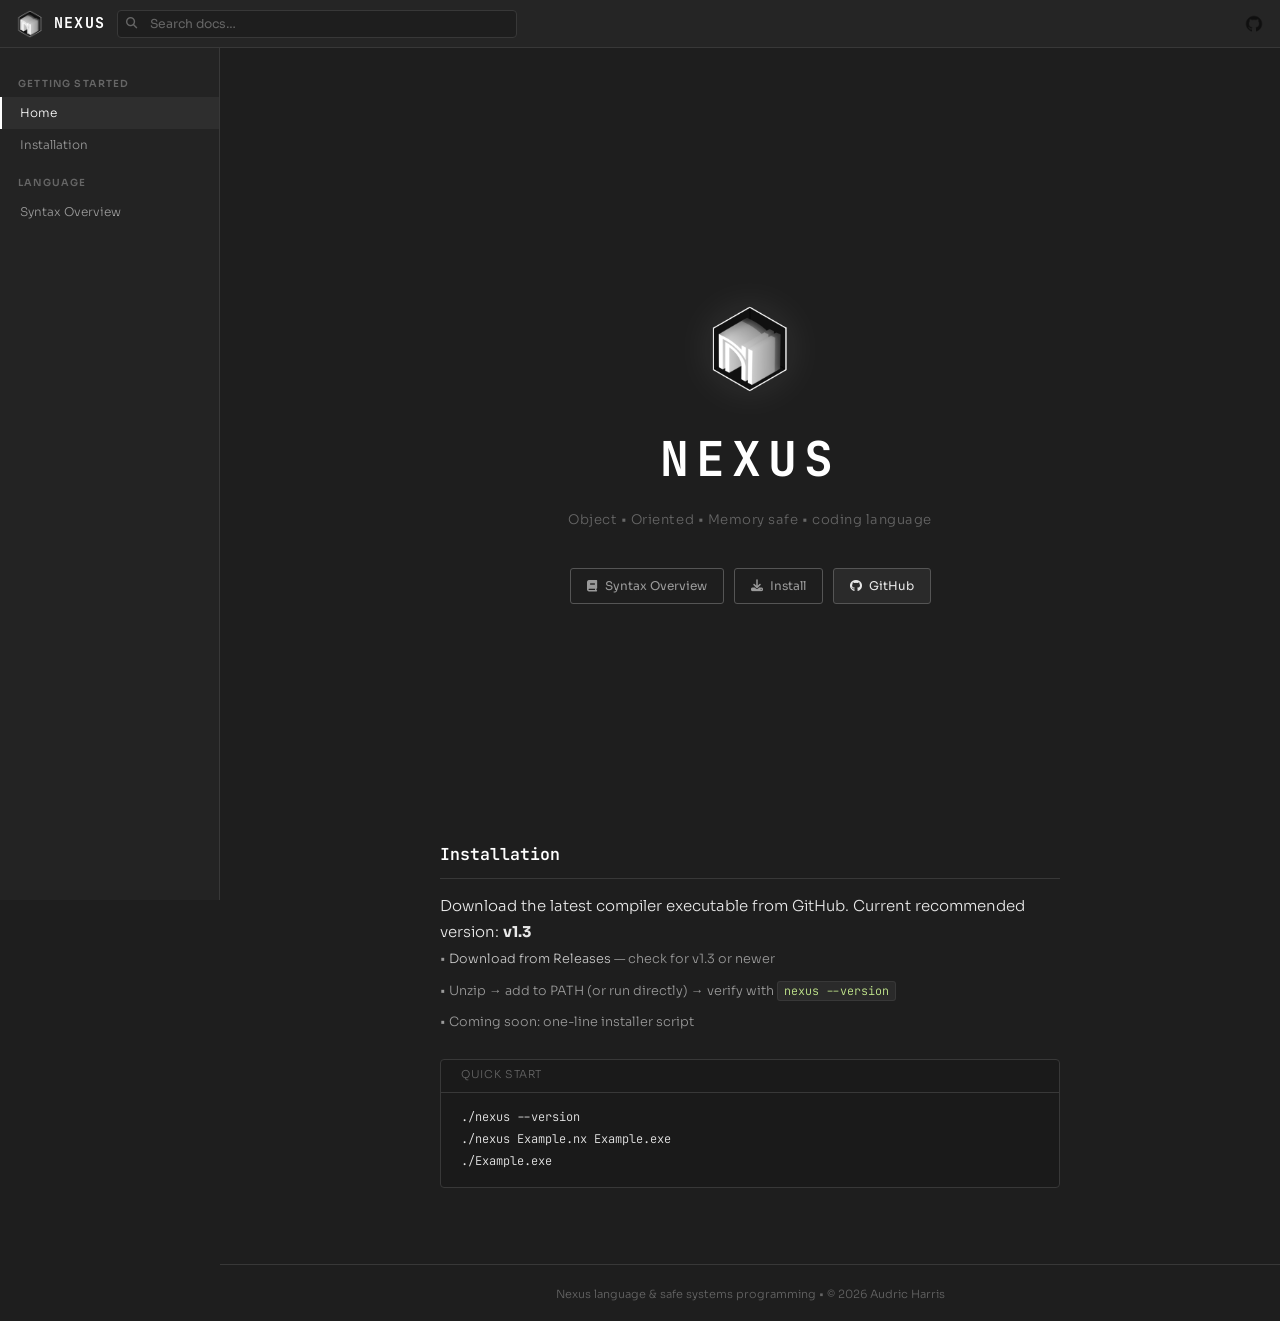
==== commit 298f3062: "update install page" ====
--- a/index.html
+++ b/index.html
@@ -87,7 +87,7 @@
         <div class="code-example">
           <div class="code-example-label">Quick start</div>
           <pre><code>./nexus --version
-              ./nexus Example.nx Example.exe
+./nexus Example.nx Example.exe
 ./Example.exe</code></pre>
         </div>
       </section>
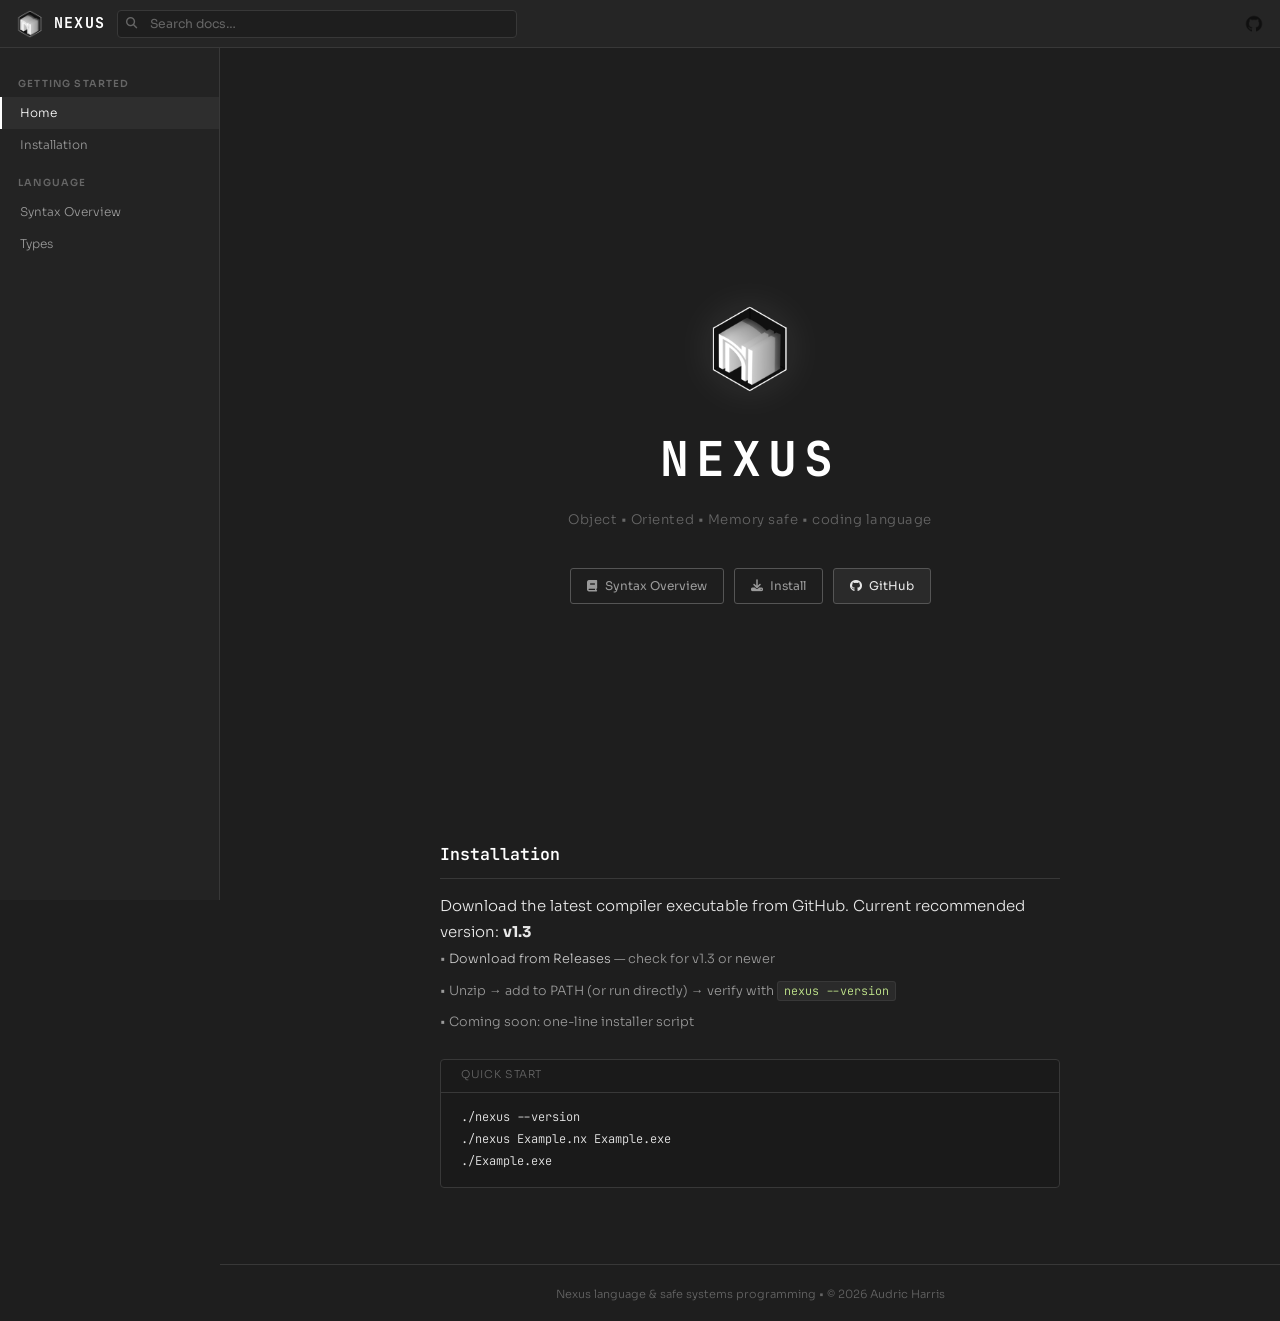
==== commit 2561a1d9: "types" ====
--- a/index.html
+++ b/index.html
@@ -40,8 +40,8 @@
       <div class="sidebar-section">
         <div class="sidebar-label">Language</div>
         <a href="docs/01-syntax-overview.html" class="sidebar-link">Syntax Overview</a>
-          <!--<a href="docs/types.html" class="sidebar-link">Types</a>
-        <a href="docs/generics.html" class="sidebar-link">Generics</a>
+        <a href="docs/02-types.html" class="sidebar-link">Types</a>
+        <!--<a href="docs/generics.html" class="sidebar-link">Generics</a>
         <a href="docs/pattern-matching.html" class="sidebar-link">Pattern Matching</a>
         <a href="docs/memory.html" class="sidebar-link">Memory & Ownership</a>
         <a href="docs/classes.html" class="sidebar-link">Classes</a>
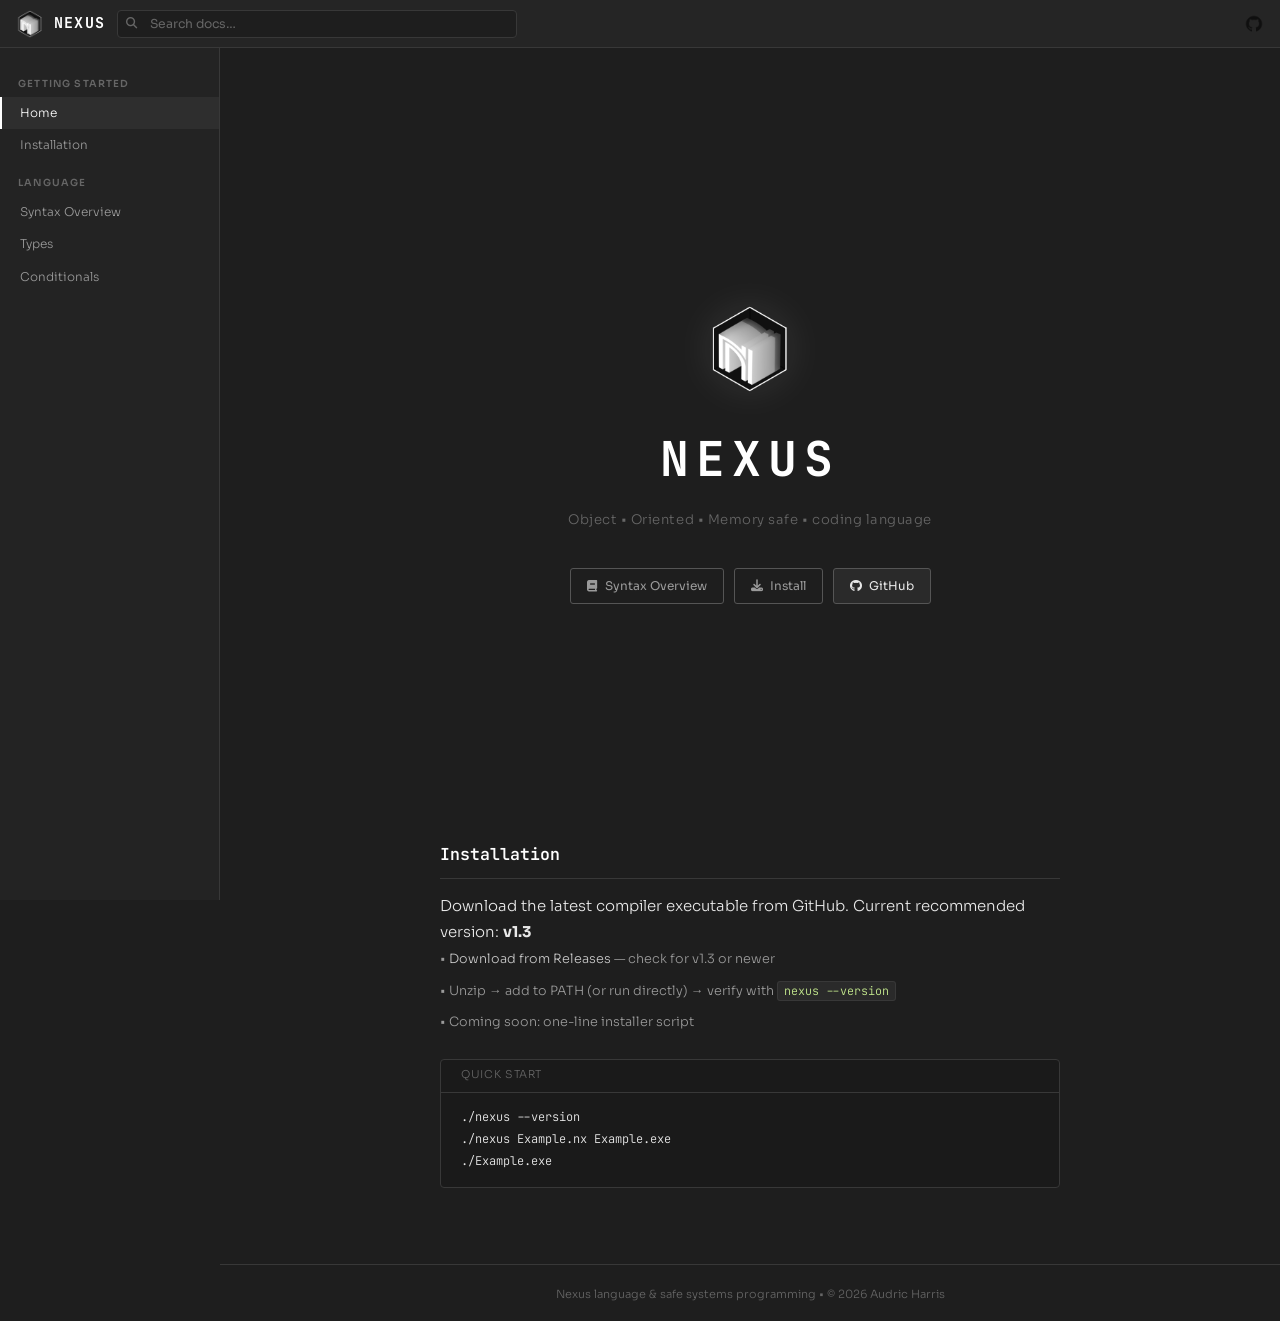
==== commit 286a861c: "conditionals" ====
--- a/index.html
+++ b/index.html
@@ -41,8 +41,8 @@
         <div class="sidebar-label">Language</div>
         <a href="docs/01-syntax-overview.html" class="sidebar-link">Syntax Overview</a>
         <a href="docs/02-types.html" class="sidebar-link">Types</a>
-        <!--<a href="docs/generics.html" class="sidebar-link">Generics</a>
-        <a href="docs/pattern-matching.html" class="sidebar-link">Pattern Matching</a>
+        <a href="docs/03-conditionals.html" class="sidebar-link">Conditionals</a>
+        <!--<a href="docs/pattern-matching.html" class="sidebar-link">Pattern Matching</a>
         <a href="docs/memory.html" class="sidebar-link">Memory & Ownership</a>
         <a href="docs/classes.html" class="sidebar-link">Classes</a>
         <a href="docs/functions.html" class="sidebar-link">Functions</a>
